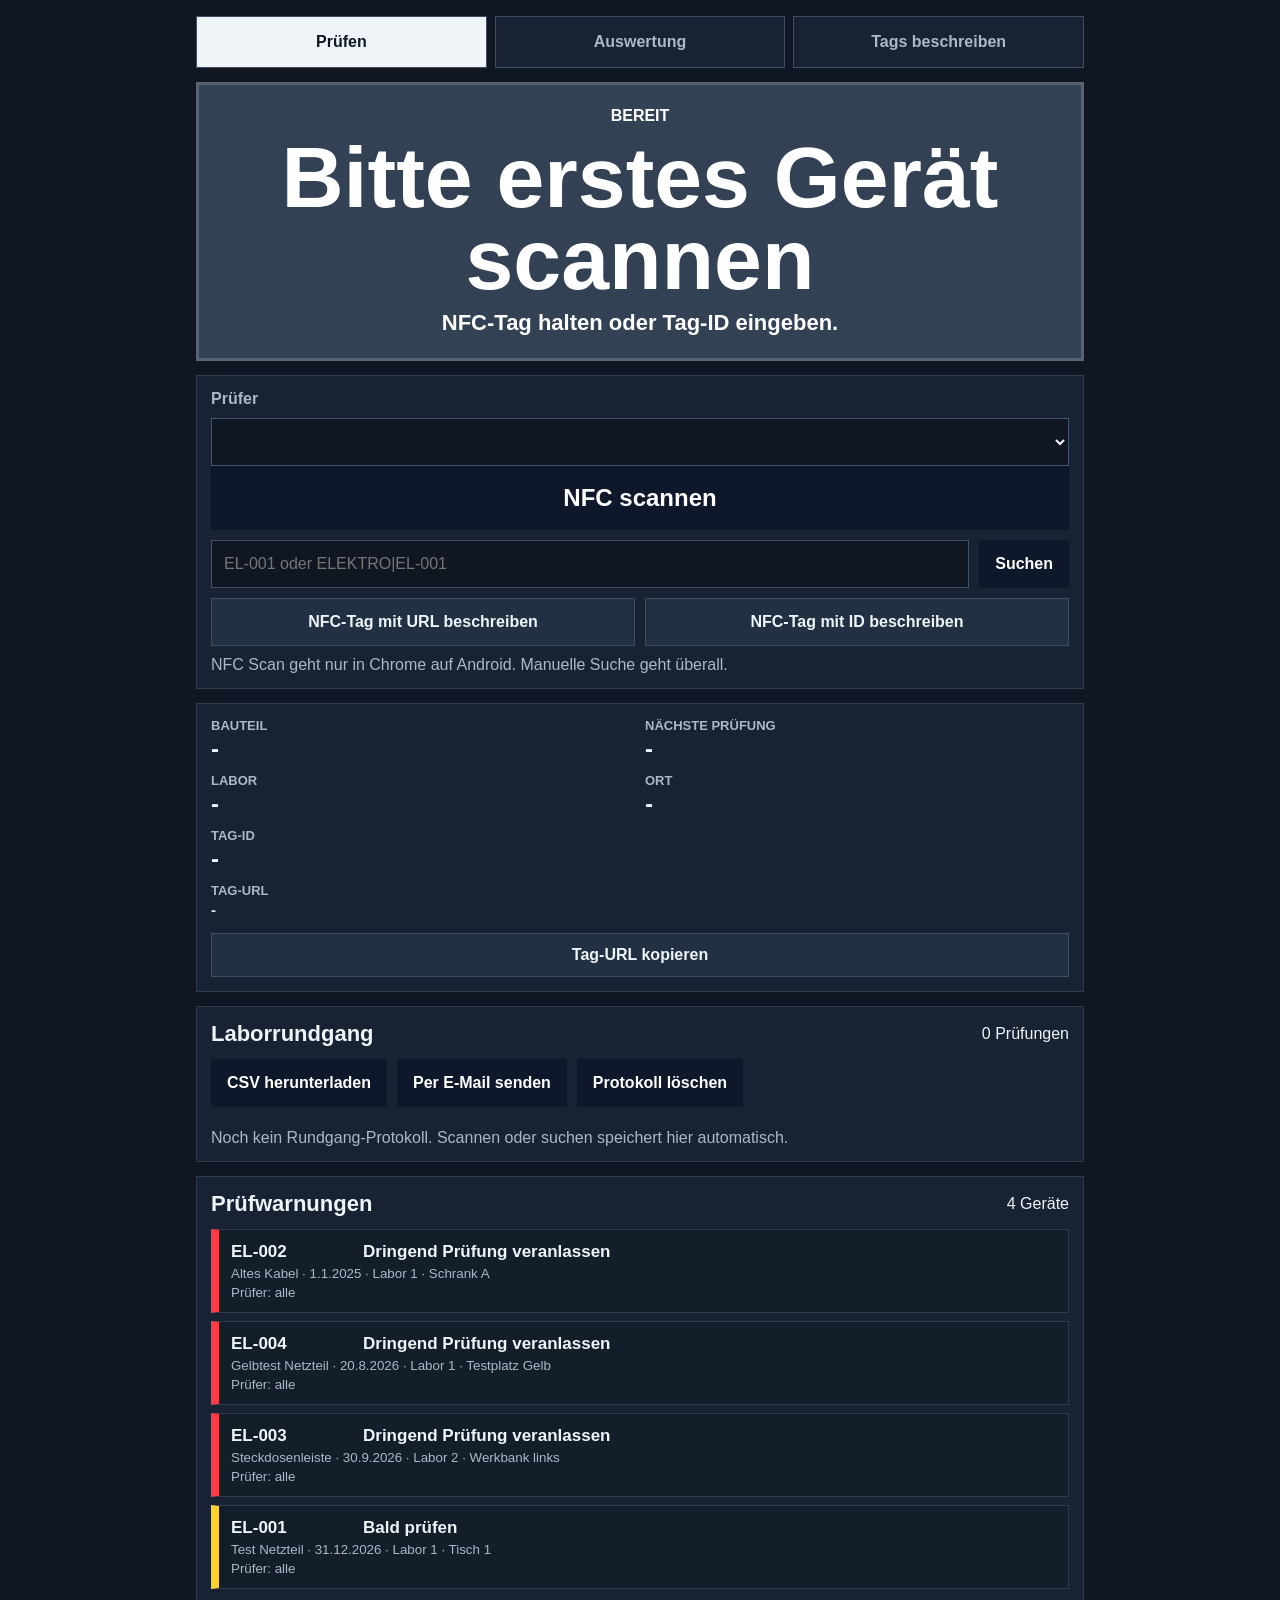
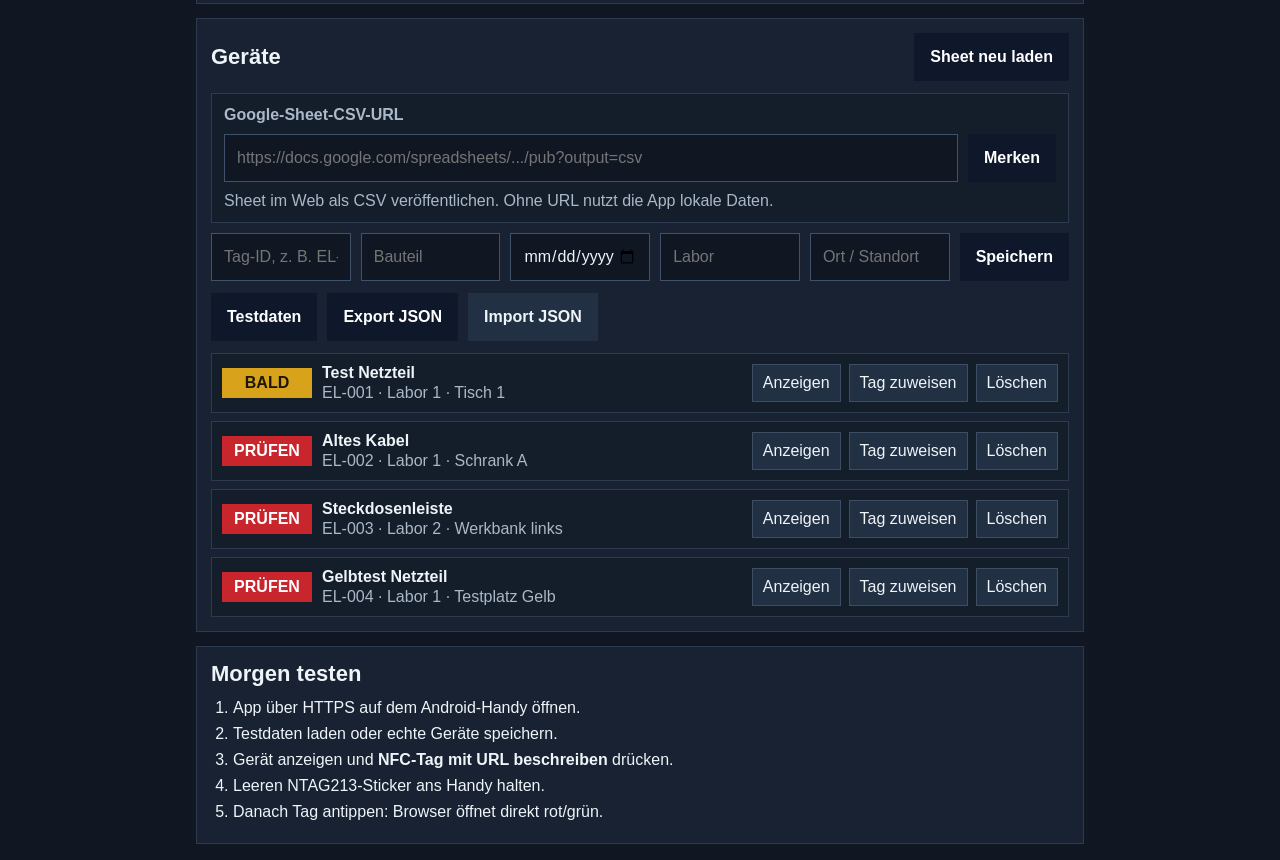
==== index.html @ 8f12534a "Use current walk log in report tab" ====
<!doctype html>
<html lang="de">
  <head>
    <meta charset="utf-8" />
    <meta name="viewport" content="width=device-width, initial-scale=1" />
    <meta name="theme-color" content="#0f172a" />
    <title>DGUV NFC Check</title>
    <link rel="manifest" href="manifest.webmanifest" />
    <link rel="stylesheet" href="styles.css?v=27" />
  </head>
  <body>
    <main class="app-shell">
      <nav class="mode-tabs" aria-label="Modus">
        <button class="active" id="checkModeButton" type="button">Prüfen</button>
        <button id="reportModeButton" type="button">Auswertung</button>
        <button id="writeModeButton" type="button">Tags beschreiben</button>
      </nav>

      <section class="report-page view-hidden" id="reportPage" aria-label="Rundgang auswerten">
        <div class="section-title">
          <h2>Rundgang auswerten</h2>
          <span id="reportCount">0 Einträge</span>
        </div>
        <label>
          Mailinhalt einfügen (optional)
          <textarea id="reportInput" placeholder="Mailinhalt aus dem DGUV Tool hier einfügen..."></textarea>
        </label>
        <div class="data-actions">
          <button id="reportUseCurrentButton" type="button">Aktuellen Rundgang übernehmen</button>
          <button id="reportAnalyzeButton" type="button">Auswerten</button>
          <button id="reportResetButton" type="button">Neuer Rundgang</button>
          <button id="reportMailButton" type="button">Bericht per E-Mail</button>
          <button id="reportHtmlButton" type="button">Bericht für Teams herunterladen</button>
          <button id="reportCsvButton" type="button">CSV herunterladen</button>
        </div>
        <div class="report-summary" id="reportSummary">
          <div class="report-card valid"><span>Geprüft und iO</span><strong id="reportOk">0</strong></div>
          <div class="report-card soon"><span>Bald prüfen</span><strong id="reportSoon">0</strong></div>
          <div class="report-card invalid"><span>Dringend Prüfung veranlassen</span><strong id="reportBad">0</strong></div>
          <div class="report-card unknown"><span>Unbekannt</span><strong id="reportUnknown">0</strong></div>
          <div class="report-card total"><span>Gesamt</span><strong id="reportTotal">0</strong></div>
        </div>
        <div class="report-table-wrap">
          <table class="report-table">
            <thead>
              <tr>
                <th>Zeit</th>
                <th>Prüfer</th>
                <th>Quelle</th>
                <th>Tag-ID</th>
                <th>Ergebnis</th>
                <th>Gerätename</th>
                <th>Fälligkeitsdatum</th>
                <th>Labor</th>
                <th>Ort</th>
              </tr>
            </thead>
            <tbody id="reportRows"></tbody>
          </table>
        </div>
      </section>

      <section class="writer-page view-hidden" id="writerPage" aria-label="Tags beschreiben">
        <div class="section-title">
          <h2>Tags beschreiben</h2>
          <span id="writerCounter">Bereit</span>
        </div>
        <form class="writer-form" id="writerForm">
          <label>
            Prüfer
            <select id="writerInspector">
              <option value="Peschel">Peschel</option>
              <option value="Kittelmann">Kittelmann</option>
            </select>
          </label>
          <label>
            Fälligkeitsdatum
            <input id="writerDueDate" type="date" />
          </label>
          <label>
            Prüfdatum
            <input id="writerCheckDate" type="date" />
          </label>
          <label>
            Labor
            <input id="writerLab" placeholder="Labor 1" required />
          </label>
          <label>
            Ort / Standort
            <input id="writerPlace" placeholder="Tisch 1" required />
          </label>
          <label>
            Tag-ID
            <input id="writerTag" placeholder="EL-005" required />
          </label>
          <label>
            Bauteil
            <input id="writerPart" placeholder="Gerätename" required />
          </label>
          <button class="primary writer-submit" id="writePreparedButton" type="submit">Gerät speichern und NFC schreiben</button>
        </form>
        <div class="write-actions">
          <button id="connectUsbButton" type="button">USB-NFC verbinden</button>
          <button id="savePreparedButton" type="button">Nur Gerät speichern</button>
          <button id="nextPreparedButton" type="button">Nächstes Gerät</button>
        </div>
        <div class="prepared-card">
          <dt>Wird geschrieben</dt>
          <dd id="writerPreview">-</dd>
        </div>
        <p class="hint" id="writerHint">Wiederkehrende Felder bleiben gespeichert. Nach dem Schreiben wird die Tag-ID hochgezählt und das Bauteil geleert.</p>
      </section>

      <section class="status-panel unknown check-view" id="statusPanel">
        <div class="status-kicker" id="statusKicker">Bereit</div>
        <h1 id="statusText">DGUV NFC Check</h1>
        <p id="statusSubline">NFC scannen oder Tag-ID eingeben.</p>
      </section>

      <section class="controls check-view" aria-label="Scan und Suche">
        <label class="inspector-field" for="inspectorInput">
          Prüfer
          <select id="inspectorInput">
            <option value="Peschel">Peschel</option>
            <option value="Kittelmann">Kittelmann</option>
          </select>
        </label>
        <button class="primary" id="scanButton" type="button">NFC scannen</button>
        <div class="manual-search">
          <input id="tagInput" autocomplete="off" placeholder="EL-001 oder ELEKTRO|EL-001" />
          <button id="searchButton" type="button">Suchen</button>
        </div>
        <div class="write-actions">
          <button id="writeUrlButton" type="button">NFC-Tag mit URL beschreiben</button>
          <button id="writeTextButton" type="button">NFC-Tag mit ID beschreiben</button>
        </div>
        <p class="hint" id="nfcHint">Android Chrome benötigt HTTPS und aktiviertes NFC.</p>
      </section>

      <section class="details check-view" aria-label="Gerätedaten">
        <dl>
          <div>
            <dt>Bauteil</dt>
            <dd id="partValue">-</dd>
          </div>
          <div>
            <dt>Nächste Prüfung</dt>
            <dd id="dateValue">-</dd>
          </div>
          <div>
            <dt>Labor</dt>
            <dd id="labValue">-</dd>
          </div>
          <div>
            <dt>Ort</dt>
            <dd id="placeValue">-</dd>
          </div>
          <div>
            <dt>Tag-ID</dt>
            <dd id="tagValue">-</dd>
          </div>
          <div class="wide">
            <dt>Tag-URL</dt>
            <dd class="url-value" id="urlValue">-</dd>
          </div>
        </dl>
        <button class="copy-url" id="copyUrlButton" type="button">Tag-URL kopieren</button>
      </section>

      <section class="walklog check-view" aria-label="Laborrundgang Protokoll">
        <div class="section-title">
          <h2>Laborrundgang</h2>
          <span id="walkLogCount">0 Prüfungen</span>
        </div>
        <div class="data-actions">
          <button id="downloadLogButton" type="button">CSV herunterladen</button>
          <button id="emailLogButton" type="button">Per E-Mail senden</button>
          <button id="clearLogButton" type="button">Protokoll löschen</button>
        </div>
        <div class="walklog-list" id="walkLogList"></div>
      </section>

      <section class="warnings check-view" aria-label="Prüfwarnungen">
        <div class="section-title">
          <h2>Prüfwarnungen</h2>
          <span id="warningCount">0 Geräte</span>
        </div>
        <div class="warning-list" id="warningList"></div>
      </section>

      <section class="inventory check-view" aria-label="Geräte verwalten">
        <div class="section-title">
          <h2>Geräte</h2>
          <button id="reloadSheetButton" type="button">Sheet neu laden</button>
        </div>
        <div class="sheet-config">
          <label for="sheetUrlInput">Google-Sheet-CSV-URL</label>
          <div class="manual-search">
            <input id="sheetUrlInput" placeholder="https://docs.google.com/spreadsheets/.../pub?output=csv" />
            <button id="saveSheetUrlButton" type="button">Merken</button>
          </div>
          <p class="hint">Sheet im Web als CSV veröffentlichen. Ohne URL nutzt die App lokale Daten.</p>
        </div>
        <form id="deviceForm">
          <input id="formTag" placeholder="Tag-ID, z. B. EL-003" required />
          <input id="formPart" placeholder="Bauteil" required />
          <input id="formDate" type="date" required />
          <input id="formLab" placeholder="Labor" required />
          <input id="formPlace" placeholder="Ort / Standort" required />
          <button type="submit">Speichern</button>
        </form>
        <div class="data-actions">
          <button id="addDemoButton" type="button">Testdaten</button>
          <button id="exportButton" type="button">Export JSON</button>
          <label class="import-label">
            Import JSON
            <input id="importInput" type="file" accept="application/json" />
          </label>
        </div>
        <div class="device-list" id="deviceList"></div>
      </section>

      <section class="tomorrow check-view" aria-label="Morgen testen">
        <h2>Morgen testen</h2>
        <ol>
          <li>App über HTTPS auf dem Android-Handy öffnen.</li>
          <li>Testdaten laden oder echte Geräte speichern.</li>
          <li>Gerät anzeigen und <strong>NFC-Tag mit URL beschreiben</strong> drücken.</li>
          <li>Leeren NTAG213-Sticker ans Handy halten.</li>
          <li>Danach Tag antippen: Browser öffnet direkt rot/grün.</li>
        </ol>
      </section>
    </main>
    <script src="app.js?v=27"></script>
  </body>
</html>
---- styles.css ----
:root {
  color-scheme: light dark;
  font-family: Arial, Helvetica, sans-serif;
  background: #101722;
  color: #eef4f8;
}

* {
  box-sizing: border-box;
}

body {
  margin: 0;
  min-height: 100vh;
  background: #101722;
}

.mode-tabs {
  display: grid;
  grid-template-columns: repeat(3, minmax(0, 1fr));
  gap: 8px;
  margin-bottom: 14px;
}

.mode-tabs button {
  min-height: 52px;
  border: 1px solid #3d4d63;
  background: #182232;
  color: #aab8c8;
  font-weight: 800;
}

.mode-tabs button.active {
  background: #eef4f8;
  color: #101722;
}

.view-hidden {
  display: none !important;
}

button,
input,
select,
label {
  font: inherit;
}

label {
  display: grid;
  gap: 6px;
  color: #aab8c8;
  font-weight: 800;
}

.app-shell {
  width: min(920px, 100%);
  margin: 0 auto;
  padding: 16px;
}

.status-panel {
  min-height: 210px;
  display: flex;
  flex-direction: column;
  justify-content: center;
  align-items: center;
  text-align: center;
  padding: 22px;
  border: 3px solid rgba(255, 255, 255, 0.18);
  background: #334155;
  color: white;
}

.status-panel.valid {
  background: linear-gradient(135deg, #0b7f37 0%, #13b85a 52%, #83f28f 100%);
}

.status-panel.invalid {
  background: linear-gradient(135deg, #8f1118 0%, #d9232e 55%, #ff6b4a 100%);
}

.status-panel.soon {
  background: linear-gradient(135deg, #b98000 0%, #ffd12d 58%, #fff176 100%);
  color: #1f1600;
}

.status-panel.unknown {
  background: linear-gradient(135deg, #ff1493 0%, #ff4fd8 52%, #ffb3f1 100%);
  color: #260014;
}

.status-kicker {
  font-size: 16px;
  text-transform: uppercase;
  font-weight: 700;
  max-width: 100%;
  overflow-wrap: anywhere;
}

h1 {
  margin: 12px 0 10px;
  font-size: clamp(42px, 12vw, 86px);
  line-height: 0.95;
  letter-spacing: 0;
}

.status-panel p {
  margin: 0;
  display: flex;
  flex-direction: column;
  gap: 4px;
  font-size: 22px;
  font-weight: 700;
  max-width: 100%;
  overflow-wrap: anywhere;
}

.controls,
.details,
.inventory,
.writer-page,
.report-page,
.warnings,
.walklog,
.tomorrow {
  margin-top: 14px;
  padding: 14px;
  background: #182232;
  color: #eef4f8;
  border: 1px solid #2d3b4f;
}

.primary,
form button,
.manual-search button,
.data-actions button,
.section-title button {
  min-height: 48px;
  border: 0;
  background: #0f172a;
  color: white;
  font-weight: 700;
  padding: 0 16px;
}

.primary {
  width: 100%;
  min-height: 64px;
  font-size: 24px;
}

.manual-search,
.write-actions,
.inspector-field,
form {
  display: grid;
  gap: 10px;
  margin-top: 10px;
}

.inspector-field {
  margin-top: 0;
}

.manual-search {
  grid-template-columns: 1fr auto;
}

.write-actions {
  grid-template-columns: repeat(2, minmax(0, 1fr));
}

.write-actions button {
  min-height: 48px;
  border: 1px solid #3d4d63;
  background: #223044;
  color: #eef4f8;
  font-weight: 700;
  padding: 0 12px;
}

input,
select {
  width: 100%;
  min-height: 48px;
  border: 1px solid #40516a;
  padding: 0 12px;
  background: #101722;
  color: #eef4f8;
}

textarea {
  width: 100%;
  min-height: 260px;
  border: 1px solid #3d4d63;
  background: #0f172a;
  color: #eef4f8;
  padding: 12px;
  font: 14px Consolas, monospace;
  resize: vertical;
}

.report-summary {
  display: grid;
  grid-template-columns: repeat(5, minmax(0, 1fr));
  gap: 10px;
  margin-top: 14px;
}

.report-card {
  padding: 12px;
  border: 1px solid #2d3b4f;
  background: #141d2a;
  color: #eef4f8;
}

.report-card strong {
  display: block;
  margin-top: 4px;
  font-size: 32px;
}

.report-card.valid {
  border-left: 8px solid #16a34a;
}

.report-card.soon {
  border-left: 8px solid #ffd12d;
}

.report-card.invalid {
  border-left: 8px solid #ff3b45;
}

.report-card.unknown {
  border-left: 8px solid #ff1493;
}

.report-table-wrap {
  max-width: 100%;
  overflow-x: auto;
  margin-top: 14px;
}

.report-table {
  width: 100%;
  border-collapse: collapse;
  min-width: 980px;
  background: #eef4f8;
  color: #101722;
}

.report-table th,
.report-table td {
  padding: 8px;
  border: 1px solid #cbd5e1;
  text-align: left;
  vertical-align: top;
}

.report-table th {
  background: #0f172a;
  color: white;
}

.hint {
  margin: 10px 0 0;
  color: #aab8c8;
}

dl {
  display: grid;
  grid-template-columns: repeat(2, minmax(0, 1fr));
  gap: 10px;
  margin: 0;
}

dl .wide {
  grid-column: 1 / -1;
}

dt {
  color: #aab8c8;
  font-size: 13px;
  font-weight: 700;
  text-transform: uppercase;
}

dd {
  margin: 2px 0 0;
  font-size: 24px;
  font-weight: 700;
  overflow-wrap: anywhere;
}

.url-value {
  font-size: 15px;
  line-height: 1.35;
  font-weight: 700;
  color: #dce8f3;
}

.copy-url {
  width: 100%;
  min-height: 44px;
  margin-top: 12px;
  border: 1px solid #3d4d63;
  background: #223044;
  color: #eef4f8;
  font-weight: 700;
}

.section-title,
.data-actions {
  display: flex;
  align-items: center;
  justify-content: space-between;
  gap: 10px;
}

.sheet-config {
  margin-top: 12px;
  padding: 12px;
  border: 1px solid #2d3b4f;
  background: #141d2a;
}

.sheet-config label {
  display: block;
  font-weight: 700;
}

h2 {
  margin: 0;
  font-size: 22px;
}

form {
  grid-template-columns: repeat(5, minmax(0, 1fr)) auto;
}

.writer-form {
  grid-template-columns: repeat(2, minmax(0, 1fr));
}

.writer-submit {
  grid-column: 1 / -1;
}

.prepared-card {
  margin-top: 12px;
  padding: 12px;
  border: 1px solid #2d3b4f;
  background: #141d2a;
}

.prepared-card dd {
  font-size: 17px;
  line-height: 1.35;
}

.data-actions {
  margin-top: 12px;
  justify-content: flex-start;
}

.import-label {
  min-height: 48px;
  display: inline-flex;
  align-items: center;
  padding: 0 16px;
  background: #223044;
  color: #eef4f8;
  font-weight: 700;
}

.import-label input {
  display: none;
}

.device-list {
  margin-top: 12px;
  display: grid;
  gap: 8px;
}

.walklog-list {
  margin-top: 12px;
  display: grid;
  gap: 8px;
}

.warning-list {
  margin-top: 12px;
  display: grid;
  gap: 8px;
}

.warning-row {
  width: 100%;
  display: grid;
  grid-template-columns: 120px 1fr;
  gap: 4px 12px;
  text-align: left;
  padding: 12px;
  border: 1px solid #2d3b4f;
  border-left: 8px solid #3d4d63;
  background: #141d2a;
  color: #eef4f8;
}

.warning-row.invalid {
  border-left-color: #ff3b45;
}

.warning-row.soon {
  border-left-color: #ffd12d;
}

.warning-row.unknown {
  border-left-color: #ff1493;
}

.warning-row strong,
.warning-row span {
  font-size: 17px;
  font-weight: 800;
}

.warning-row small {
  grid-column: 1 / -1;
  color: #aab8c8;
  overflow-wrap: anywhere;
}

.walklog-row {
  display: grid;
  grid-template-columns: 120px 1fr;
  gap: 4px 12px;
  padding: 10px;
  border: 1px solid #2d3b4f;
  background: #141d2a;
}

.walklog-row strong,
.walklog-row span {
  font-size: 17px;
  font-weight: 800;
}

.walklog-row small {
  color: #aab8c8;
  overflow-wrap: anywhere;
}

.tomorrow ol {
  margin: 12px 0 0;
  padding-left: 22px;
}

.tomorrow li {
  margin: 8px 0;
}

.device-row {
  display: grid;
  grid-template-columns: 90px 1fr auto;
  gap: 10px;
  align-items: center;
  padding: 10px;
  border: 1px solid #2d3b4f;
  background: #141d2a;
}

.badge {
  padding: 6px 8px;
  color: white;
  font-weight: 700;
  text-align: center;
}

.badge.valid {
  background: #0b8f46;
}

.badge.invalid {
  background: #c9252d;
}

.badge.soon {
  background: #d9a21b;
  color: #1f1600;
}

.badge.unknown {
  background: #ff1493;
  color: #260014;
}

.row-main strong,
.row-main span {
  display: block;
}

.row-main span {
  color: #aab8c8;
  margin-top: 2px;
}

.row-actions {
  display: flex;
  gap: 8px;
}

.row-actions button {
  min-height: 38px;
  padding: 0 10px;
  border: 1px solid #3d4d63;
  background: #223044;
  color: #eef4f8;
}

@media (max-width: 720px) {
  .app-shell {
    padding: 10px;
  }

  .manual-search,
  .write-actions,
  form,
  .writer-form,
  dl,
  .warning-row,
  .walklog-row,
  .device-row {
    grid-template-columns: 1fr;
  }

  .status-panel {
    min-height: 190px;
  }

  dd {
    font-size: 21px;
  }

  .row-actions {
    justify-content: stretch;
  }

  .row-actions button {
    flex: 1;
  }
}
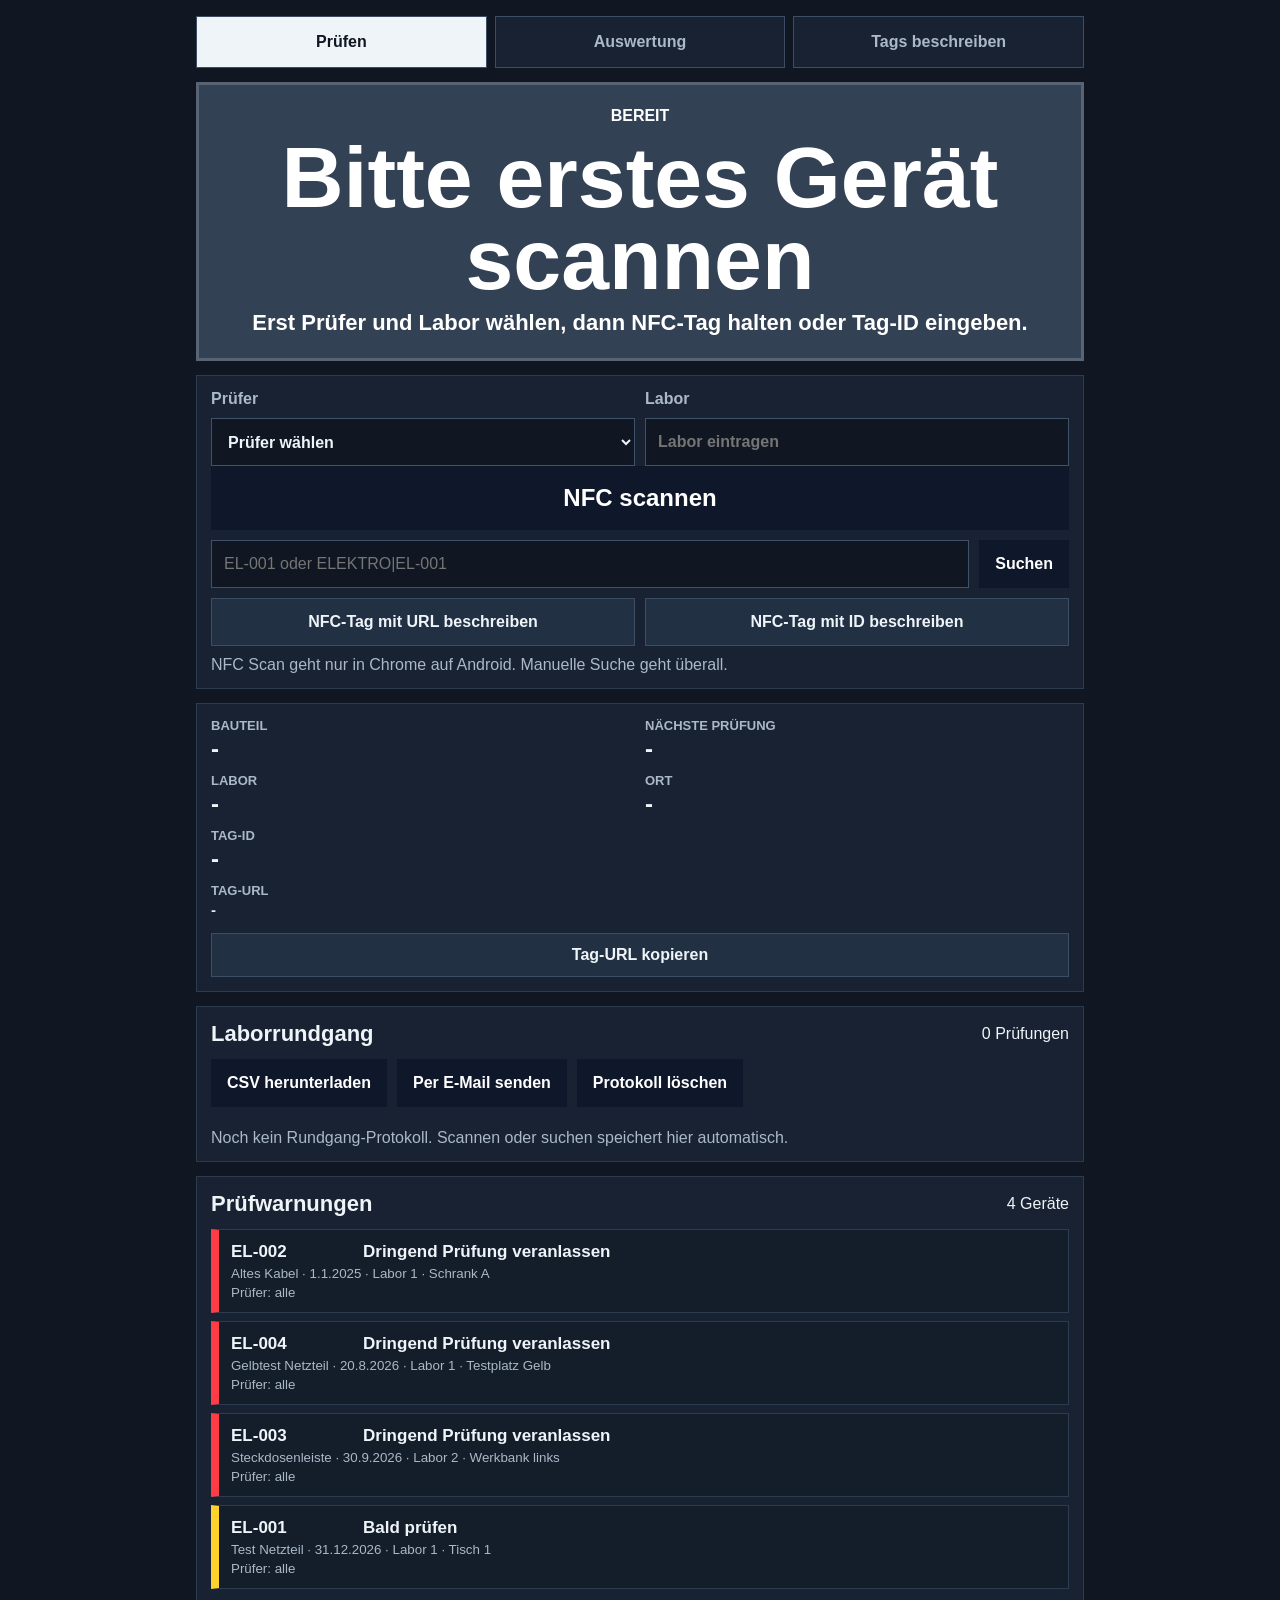
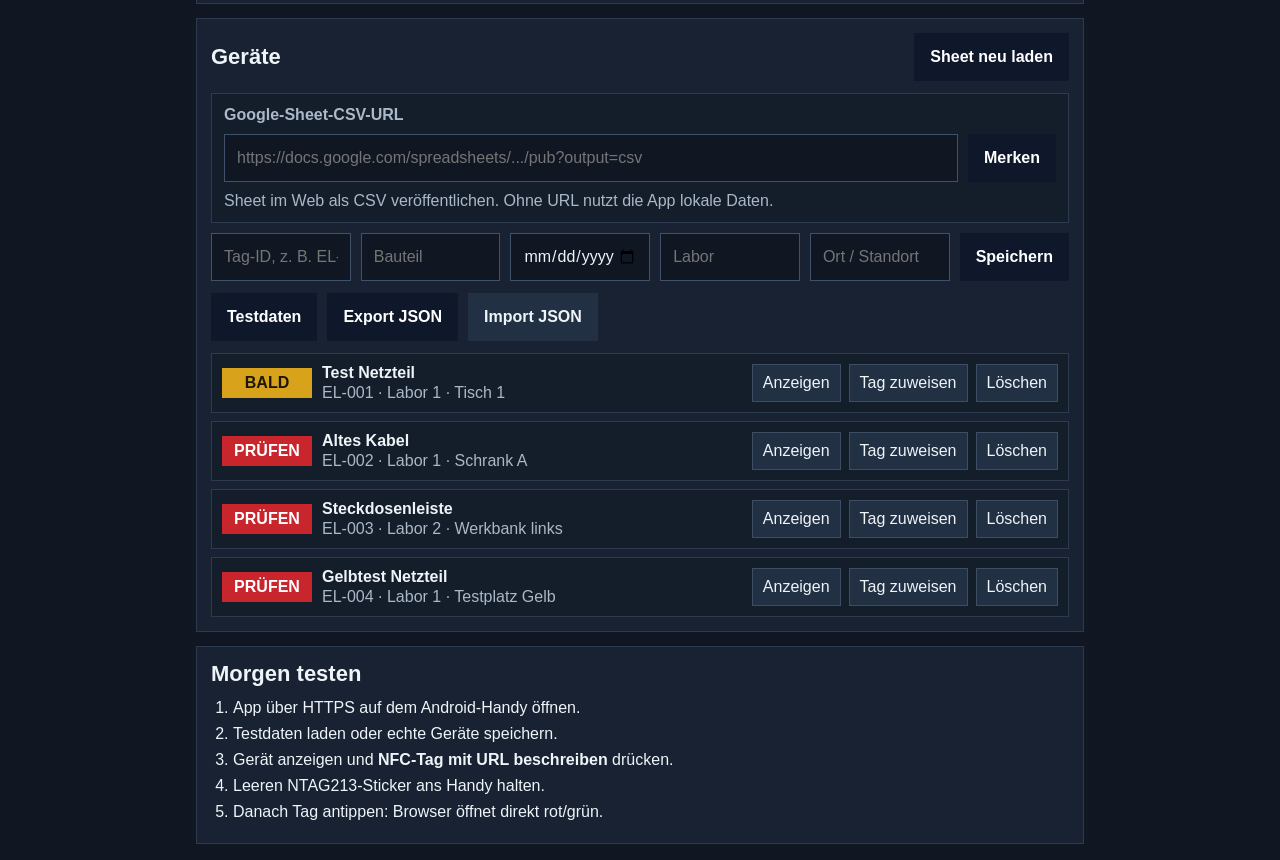
==== commit e0c6c4ba: "Require round inspector and lab before scanning" ====
--- a/index.html
+++ b/index.html
@@ -6,7 +6,7 @@
     <meta name="theme-color" content="#0f172a" />
     <title>DGUV NFC Check</title>
     <link rel="manifest" href="manifest.webmanifest" />
-    <link rel="stylesheet" href="styles.css?v=27" />
+    <link rel="stylesheet" href="styles.css?v=34" />
   </head>
   <body>
     <main class="app-shell">
@@ -21,17 +21,10 @@
           <h2>Rundgang auswerten</h2>
           <span id="reportCount">0 Einträge</span>
         </div>
-        <label>
-          Mailinhalt einfügen (optional)
-          <textarea id="reportInput" placeholder="Mailinhalt aus dem DGUV Tool hier einfügen..."></textarea>
-        </label>
         <div class="data-actions">
-          <button id="reportUseCurrentButton" type="button">Aktuellen Rundgang übernehmen</button>
-          <button id="reportAnalyzeButton" type="button">Auswerten</button>
+          <button id="reportUseCurrentButton" type="button">Aktualisieren</button>
           <button id="reportResetButton" type="button">Neuer Rundgang</button>
-          <button id="reportMailButton" type="button">Bericht per E-Mail</button>
-          <button id="reportHtmlButton" type="button">Bericht für Teams herunterladen</button>
-          <button id="reportCsvButton" type="button">CSV herunterladen</button>
+          <button id="reportPngButton" type="button">PNG herunterladen</button>
         </div>
         <div class="report-summary" id="reportSummary">
           <div class="report-card valid"><span>Geprüft und iO</span><strong id="reportOk">0</strong></div>
@@ -58,6 +51,16 @@
             <tbody id="reportRows"></tbody>
           </table>
         </div>
+        <label class="report-paste-field">
+          Mailinhalt einfügen (optional)
+          <textarea id="reportInput" placeholder="Mailinhalt aus dem DGUV Tool hier einfügen..."></textarea>
+        </label>
+        <div class="data-actions report-extra-actions">
+          <button id="reportAnalyzeButton" type="button">Mailtext auswerten</button>
+          <button id="reportMailButton" type="button">Bericht per E-Mail</button>
+          <button id="reportHtmlButton" type="button">HTML für Teams</button>
+          <button id="reportCsvButton" type="button">CSV</button>
+        </div>
       </section>
 
       <section class="writer-page view-hidden" id="writerPage" aria-label="Tags beschreiben">
@@ -118,13 +121,20 @@
       </section>
 
       <section class="controls check-view" aria-label="Scan und Suche">
-        <label class="inspector-field" for="inspectorInput">
-          Prüfer
-          <select id="inspectorInput">
-            <option value="Peschel">Peschel</option>
-            <option value="Kittelmann">Kittelmann</option>
-          </select>
-        </label>
+        <div class="round-fields">
+          <label class="inspector-field" for="inspectorInput">
+            Prüfer
+            <select id="inspectorInput" required>
+              <option value="">Prüfer wählen</option>
+              <option value="Peschel">Peschel</option>
+              <option value="Kittelmann">Kittelmann</option>
+            </select>
+          </label>
+          <label class="inspector-field" for="roundLabInput">
+            Labor
+            <input id="roundLabInput" autocomplete="organization" placeholder="Labor eintragen" required />
+          </label>
+        </div>
         <button class="primary" id="scanButton" type="button">NFC scannen</button>
         <div class="manual-search">
           <input id="tagInput" autocomplete="off" placeholder="EL-001 oder ELEKTRO|EL-001" />
@@ -231,7 +241,7 @@
         </ol>
       </section>
     </main>
-    <script src="app.js?v=27"></script>
+    <script src="app.js?v=34"></script>
   </body>
 </html>
 
--- a/styles.css
+++ b/styles.css
@@ -153,14 +153,20 @@
 .manual-search,
 .write-actions,
 .inspector-field,
+.round-fields,
 form {
   display: grid;
   gap: 10px;
   margin-top: 10px;
 }
 
-.inspector-field {
+.inspector-field,
+.round-fields {
   margin-top: 0;
+}
+
+.round-fields {
+  grid-template-columns: repeat(2, minmax(0, 1fr));
 }
 
 .manual-search {
@@ -243,6 +249,10 @@
   margin-top: 14px;
 }
 
+.report-paste-field {
+  margin-top: 18px;
+}
+
 .report-table {
   width: 100%;
   border-collapse: collapse;
@@ -528,6 +538,9 @@
 
   .manual-search,
   .write-actions,
+  .round-fields,
+  .data-actions,
+  .report-summary,
   form,
   .writer-form,
   dl,
@@ -552,4 +565,18 @@
   .row-actions button {
     flex: 1;
   }
-}
+
+  .mode-tabs {
+    gap: 6px;
+  }
+
+  .mode-tabs button,
+  .data-actions button {
+    min-width: 0;
+    padding: 0 8px;
+  }
+
+  .report-table {
+    min-width: 860px;
+  }
+}
